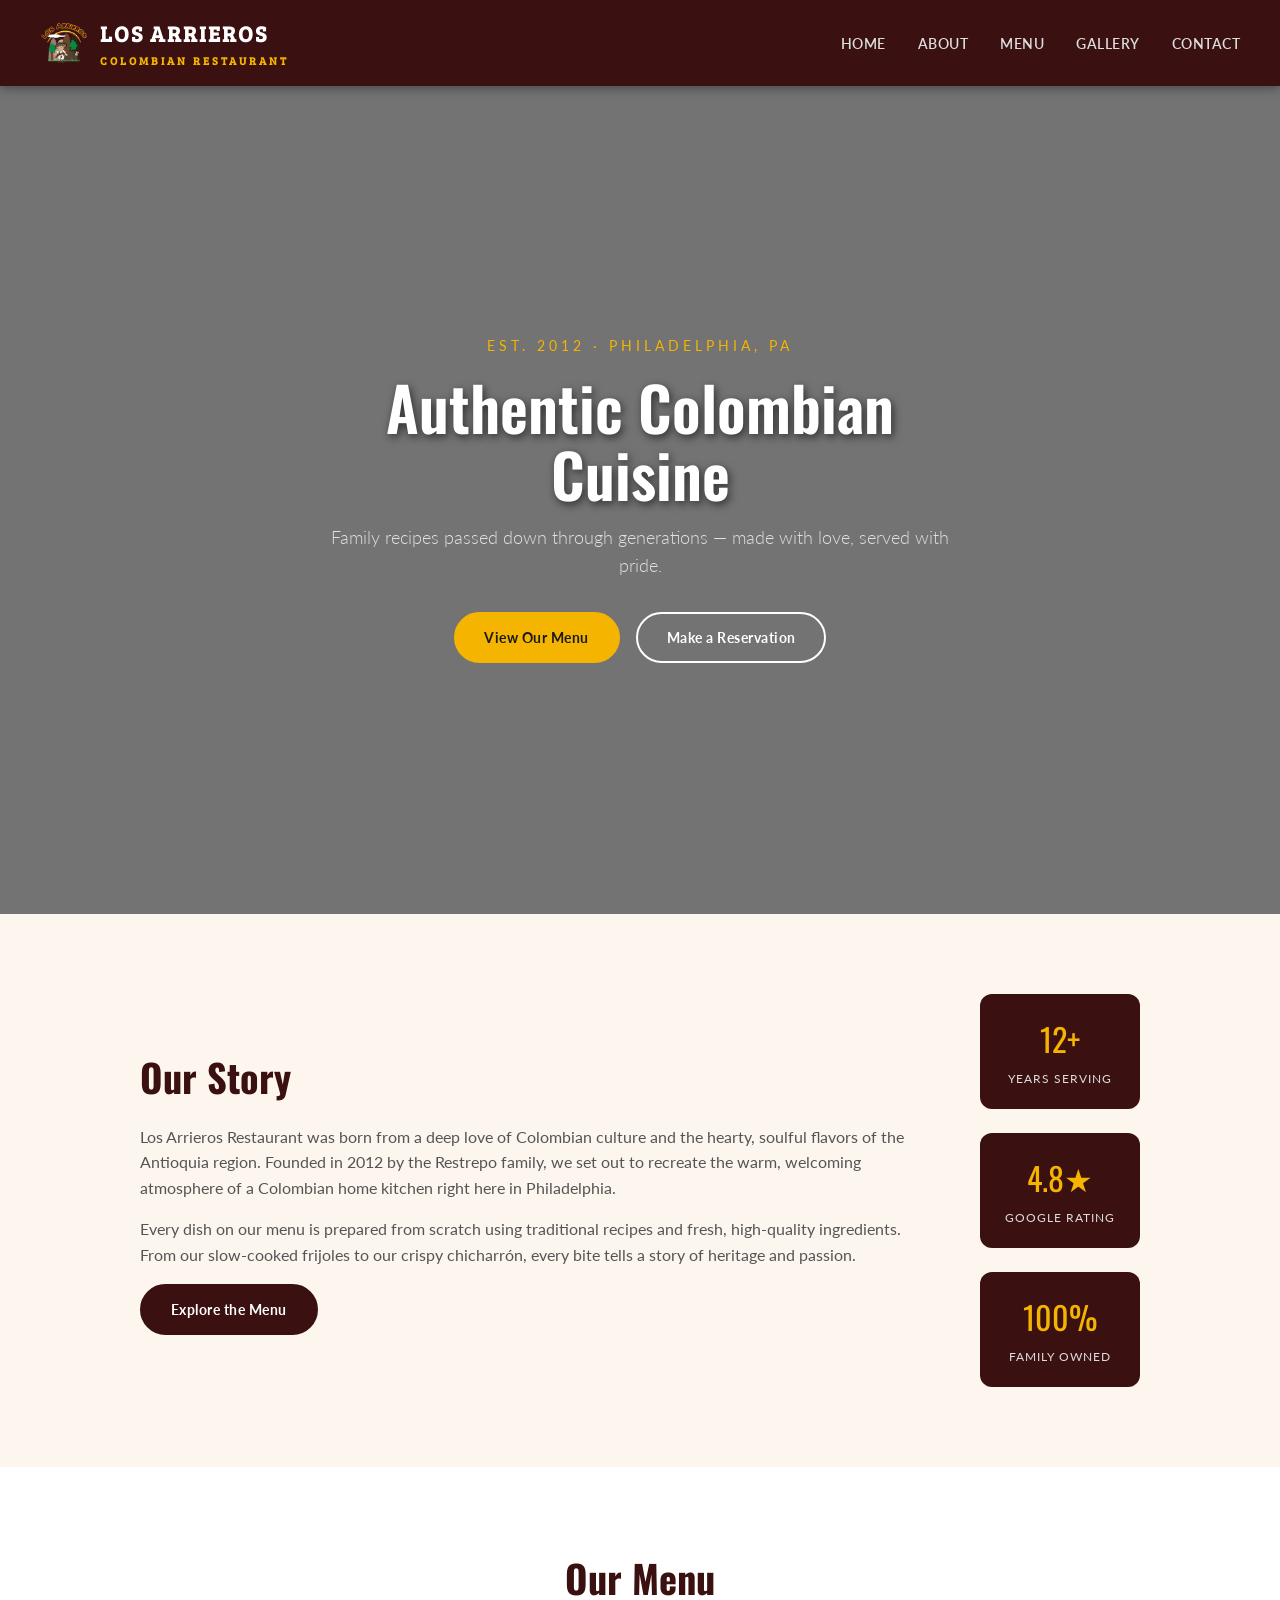
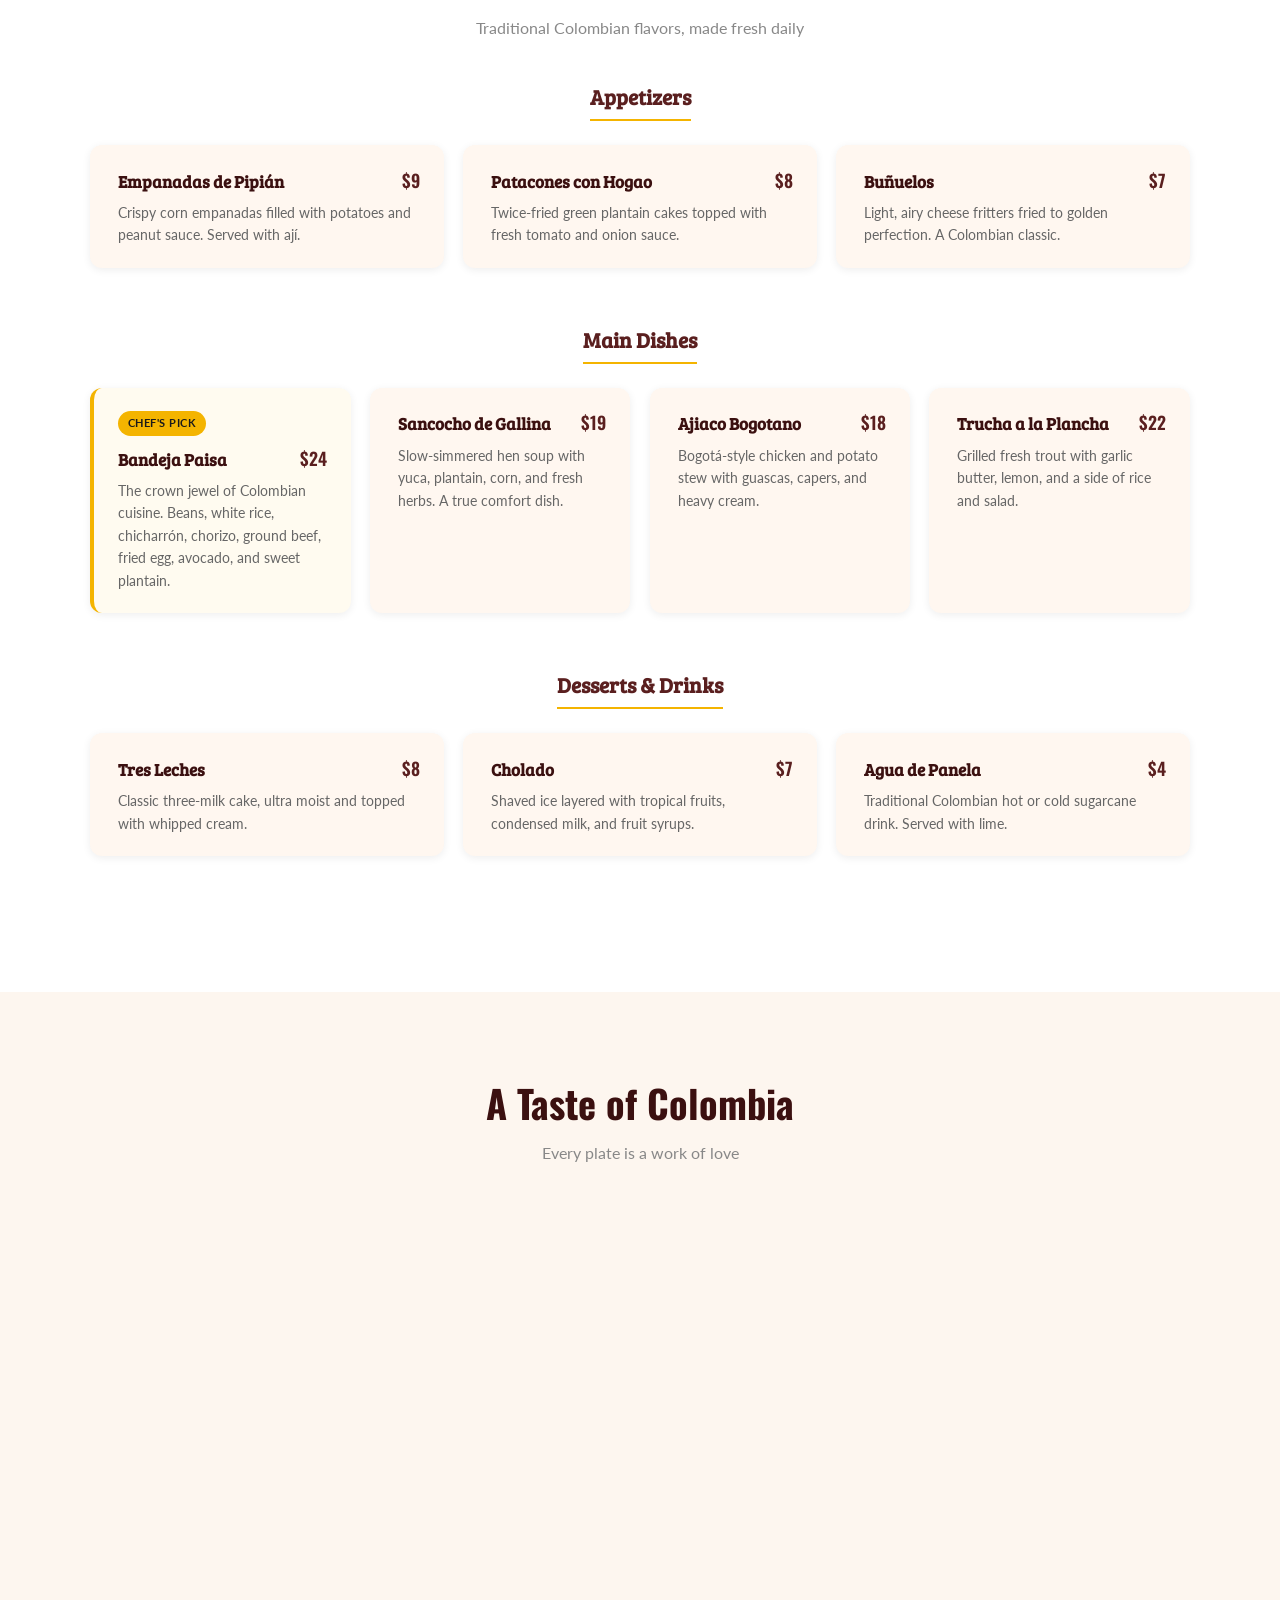
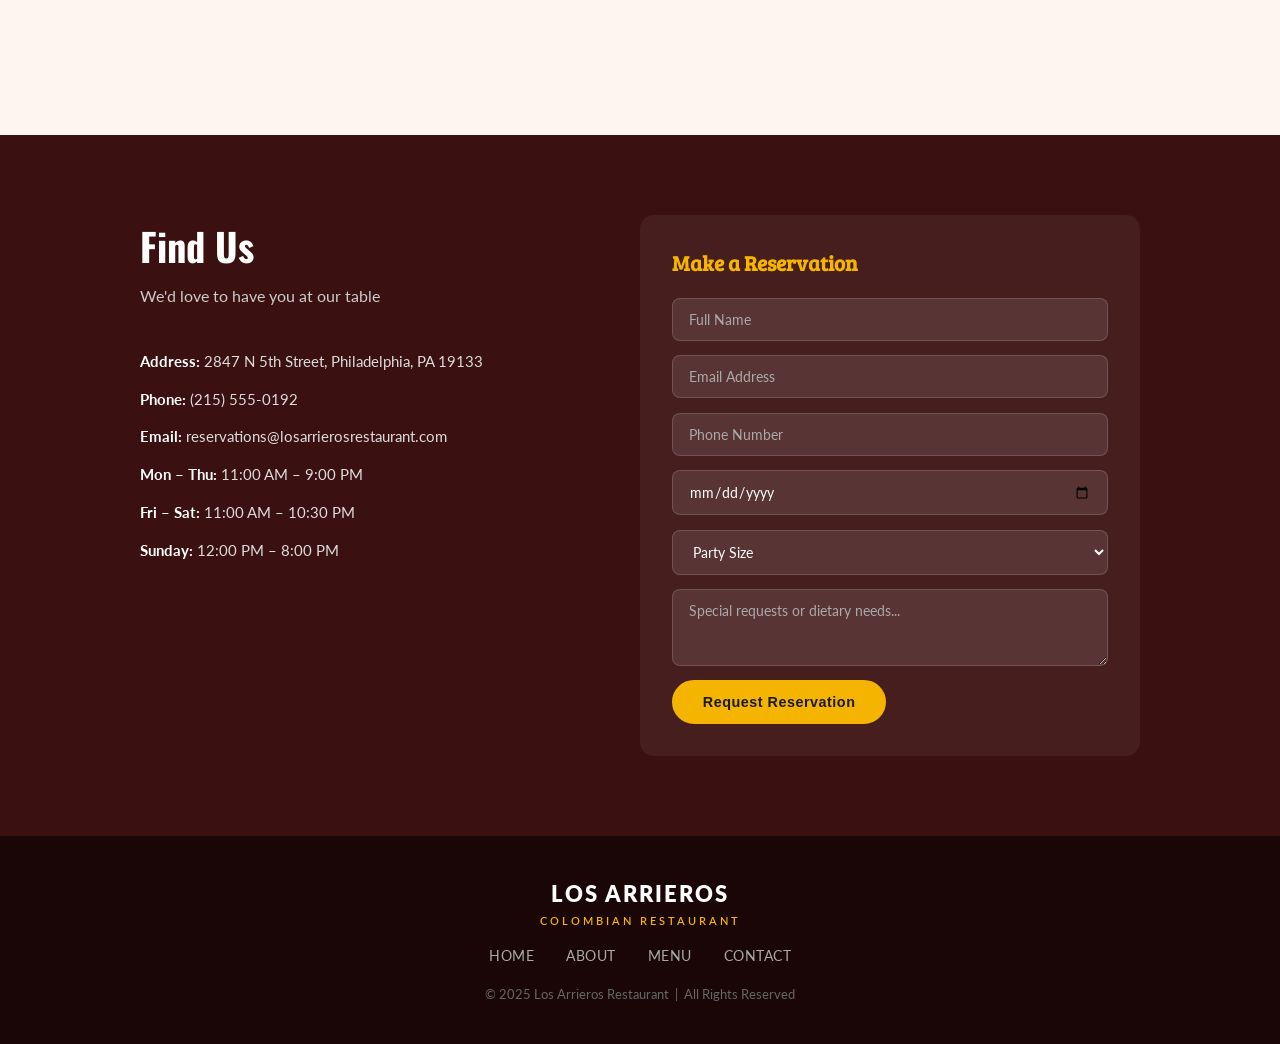
==== index.html @ 27149ec0 "Initial commit - Los Arrieros Restaurant" ====
<!DOCTYPE html>
<html lang="en">
<head>
  <meta charset="UTF-8" />
  <meta name="viewport" content="width=device-width, initial-scale=1.0" />
  <title>Los Arrieros Restaurant – Authentic Colombian Cuisine</title>
  <link rel="preconnect" href="https://fonts.googleapis.com">
  <link rel="preconnect" href="https://fonts.gstatic.com" crossorigin>
  <link href="https://fonts.googleapis.com/css2?family=Bree+Serif&family=Oswald:wght@200..700&family=Lato:wght@300;400;700&display=swap" rel="stylesheet">
  <link rel="stylesheet" href="CSS/style.css" />
</head>
<body>
  <!-- Navbar -->
  <header>
    <nav class="navbar">
      <div class="logo">
        <img src="images/logo.avif" alt="Los Arrieros Logo" class="logo-img" />
        <div class="logo-text">
          <div class="logo-title">LOS ARRIEROS</div>
          <div class="logo-sub">COLOMBIAN RESTAURANT</div>
        </div>
      </div>

      <ul class="nav-links" id="navLinks">
        <li><a href="#home">Home</a></li>
        <li><a href="#about">About</a></li>
        <li><a href="#menu">Menu</a></li>
        <li><a href="#gallery">Gallery</a></li>
        <li><a href="#contact">Contact</a></li>
      </ul>
      <div class="menu-toggle" id="menuToggle">&#9776;</div>
    </nav>
  </header>

  <!-- Hero Section -->
  <section id="home" class="hero">
    <div class="hero-content">
      <p class="hero-tagline">Est. 2012 · Philadelphia, PA</p>
      <h1>Authentic Colombian Cuisine</h1>
      <p class="hero-sub">Family recipes passed down through generations — made with love, served with pride.</p>
      <div class="hero-btns">
        <a href="#menu" class="btn">View Our Menu</a>
        <a href="#contact" class="btn btn-outline">Make a Reservation</a>
      </div>
    </div>
  </section>

  <!-- About -->
  <section id="about" class="about">
    <div class="about-inner">
      <div class="about-text">
        <h2>Our Story</h2>
        <p>
          Los Arrieros Restaurant was born from a deep love of Colombian culture and the
          hearty, soulful flavors of the Antioquia region. Founded in 2012 by the Restrepo
          family, we set out to recreate the warm, welcoming atmosphere of a Colombian home
          kitchen right here in Philadelphia.
        </p>
        <p>
          Every dish on our menu is prepared from scratch using traditional recipes and
          fresh, high-quality ingredients. From our slow-cooked frijoles to our crispy
          chicharrón, every bite tells a story of heritage and passion.
        </p>
        <a href="#menu" class="btn btn-dark">Explore the Menu</a>
      </div>
      <div class="about-badges">
        <div class="badge">
          <span class="badge-number">12+</span>
          <span class="badge-label">Years Serving</span>
        </div>
        <div class="badge">
          <span class="badge-number">4.8★</span>
          <span class="badge-label">Google Rating</span>
        </div>
        <div class="badge">
          <span class="badge-number">100%</span>
          <span class="badge-label">Family Owned</span>
        </div>
      </div>
    </div>
  </section>

  <!-- Menu -->
  <section id="menu" class="menu">
    <h2>Our Menu</h2>
    <p class="section-sub">Traditional Colombian flavors, made fresh daily</p>
    <div class="menu-categories">
      <div class="menu-category">
        <h3 class="category-title">Appetizers</h3>
        <div class="menu-items">
          <div class="menu-card">
            <div class="menu-card-header">
              <h4>Empanadas de Pipián</h4>
              <span class="price">$9</span>
            </div>
            <p>Crispy corn empanadas filled with potatoes and peanut sauce. Served with ají.</p>
          </div>
          <div class="menu-card">
            <div class="menu-card-header">
              <h4>Patacones con Hogao</h4>
              <span class="price">$8</span>
            </div>
            <p>Twice-fried green plantain cakes topped with fresh tomato and onion sauce.</p>
          </div>
          <div class="menu-card">
            <div class="menu-card-header">
              <h4>Buñuelos</h4>
              <span class="price">$7</span>
            </div>
            <p>Light, airy cheese fritters fried to golden perfection. A Colombian classic.</p>
          </div>
        </div>
      </div>

      <div class="menu-category">
        <h3 class="category-title">Main Dishes</h3>
        <div class="menu-items">
          <div class="menu-card featured">
            <span class="badge-featured">Chef's Pick</span>
            <div class="menu-card-header">
              <h4>Bandeja Paisa</h4>
              <span class="price">$24</span>
            </div>
            <p>The crown jewel of Colombian cuisine. Beans, white rice, chicharrón, chorizo, ground beef, fried egg, avocado, and sweet plantain.</p>
          </div>
          <div class="menu-card">
            <div class="menu-card-header">
              <h4>Sancocho de Gallina</h4>
              <span class="price">$19</span>
            </div>
            <p>Slow-simmered hen soup with yuca, plantain, corn, and fresh herbs. A true comfort dish.</p>
          </div>
          <div class="menu-card">
            <div class="menu-card-header">
              <h4>Ajiaco Bogotano</h4>
              <span class="price">$18</span>
            </div>
            <p>Bogotá-style chicken and potato stew with guascas, capers, and heavy cream.</p>
          </div>
          <div class="menu-card">
            <div class="menu-card-header">
              <h4>Trucha a la Plancha</h4>
              <span class="price">$22</span>
            </div>
            <p>Grilled fresh trout with garlic butter, lemon, and a side of rice and salad.</p>
          </div>
        </div>
      </div>

      <div class="menu-category">
        <h3 class="category-title">Desserts & Drinks</h3>
        <div class="menu-items">
          <div class="menu-card">
            <div class="menu-card-header">
              <h4>Tres Leches</h4>
              <span class="price">$8</span>
            </div>
            <p>Classic three-milk cake, ultra moist and topped with whipped cream.</p>
          </div>
          <div class="menu-card">
            <div class="menu-card-header">
              <h4>Cholado</h4>
              <span class="price">$7</span>
            </div>
            <p>Shaved ice layered with tropical fruits, condensed milk, and fruit syrups.</p>
          </div>
          <div class="menu-card">
            <div class="menu-card-header">
              <h4>Agua de Panela</h4>
              <span class="price">$4</span>
            </div>
            <p>Traditional Colombian hot or cold sugarcane drink. Served with lime.</p>
          </div>
        </div>
      </div>
    </div>
  </section>

  <!-- Gallery -->
  <section id="gallery" class="gallery">
    <h2>A Taste of Colombia</h2>
    <p class="section-sub">Every plate is a work of love</p>
    <div class="gallery-grid">
      <div class="gallery-item g-tall" style="background-image: url('https://upload.wikimedia.org/wikipedia/commons/thumb/e/ed/Bandeja-paisa-with-rice-beans-chicharron-chorizo-and-arepa.jpg/1200px-Bandeja-paisa-with-rice-beans-chicharron-chorizo-and-arepa.jpg')"></div>
      <div class="gallery-item" style="background-image: url('https://upload.wikimedia.org/wikipedia/commons/thumb/c/cc/Ajiaco_-_Colombia.JPG/1200px-Ajiaco_-_Colombia.JPG')"></div>
      <div class="gallery-item" style="background-image: url('https://upload.wikimedia.org/wikipedia/commons/thumb/d/d6/Empanadas_colombianas_2.jpg/1200px-Empanadas_colombianas_2.jpg')"></div>
      <div class="gallery-item g-wide" style="background-image: url('https://upload.wikimedia.org/wikipedia/commons/thumb/0/0b/Arepas_con_queso.jpg/1200px-Arepas_con_queso.jpg')"></div>
    </div>
  </section>

  <!-- Contact -->
  <section id="contact" class="contact">
    <div class="contact-inner">
      <div class="contact-info">
        <h2>Find Us</h2>
        <p class="section-sub">We'd love to have you at our table</p>
        <ul class="contact-list">
          <li> <strong>Address:</strong> 2847 N 5th Street, Philadelphia, PA 19133</li>
          <li> <strong>Phone:</strong> (215) 555-0192</li>
          <li> <strong>Email:</strong> reservations@losarrierosrestaurant.com</li>
          <li> <strong>Mon – Thu:</strong> 11:00 AM – 9:00 PM</li>
          <li> <strong>Fri – Sat:</strong> 11:00 AM – 10:30 PM</li>
          <li> <strong>Sunday:</strong> 12:00 PM – 8:00 PM</li>
        </ul>
      </div>
      <form class="contact-form">
        <h3>Make a Reservation</h3>
        <input type="text" placeholder="Full Name" required />
        <input type="email" placeholder="Email Address" required />
        <input type="tel" placeholder="Phone Number" />
        <input type="date" />
        <select>
          <option value="">Party Size</option>
          <option>1–2 guests</option>
          <option>3–4 guests</option>
          <option>5–6 guests</option>
          <option>7+ guests</option>
        </select>
        <textarea placeholder="Special requests or dietary needs..." rows="3"></textarea>
        <button type="submit" class="btn">Request Reservation</button>
      </form>
    </div>
  </section>

  <!-- Footer -->
  <footer>
    <div class="footer-inner">
      <div class="footer-brand">
        <div class="logo-title">LOS ARRIEROS</div>
        <div class="logo-sub">COLOMBIAN RESTAURANT</div>
      </div>
      <div class="footer-links">
        <a href="#home">Home</a>
        <a href="#about">About</a>
        <a href="#menu">Menu</a>
        <a href="#contact">Contact</a>
      </div>
      <p class="footer-copy">&copy; 2025 Los Arrieros Restaurant &nbsp;|&nbsp; All Rights Reserved</p>
    </div>
  </footer>

  <script src="js/main.js"></script>
</body>
</html>
---- CSS/style.css ----
/* General Reset */
* {
  margin: 0;
  padding: 0;
  box-sizing: border-box;
}

body {
  font-family: "Lato", "Segoe UI", sans-serif;
  line-height: 1.6;
  color: #333;
}

/* ── Navbar ── */
.navbar {
  display: flex;
  justify-content: space-between;
  align-items: center;
  padding: 1rem 2.5rem;
  background: #3b1010;
  color: #fff;
  font-family: "Bree Serif", serif;
  position: sticky;
  top: 0;
  z-index: 100;
  box-shadow: 0 2px 10px rgba(0,0,0,0.4);
}

.logo {
  display: flex;
  align-items: center;
  gap: 0.75rem;
}
.logo-img {
  height: 48px;
  width: 48px;
  object-fit: contain;
  border-radius: 50%;
}
.logo-text {
  display: flex;
  flex-direction: column;
}
.logo-title {
  font-size: 1.4rem;
  font-weight: 800;
  color: #ffffff;
  letter-spacing: 2px;
}
.logo-sub {
  font-size: 0.7rem;
  font-weight: 600;
  color: #f4b400;
  text-transform: uppercase;
  letter-spacing: 3px;
}

.nav-links {
  list-style: none;
  display: flex;
  gap: 2rem;
}
.nav-links a {
  text-decoration: none;
  color: #ddd;
  font-family: "Lato", sans-serif;
  font-weight: 600;
  font-size: 0.9rem;
  letter-spacing: 0.5px;
  text-transform: uppercase;
  transition: color 0.2s;
}
.nav-links a:hover { color: #f4b400; }

.menu-toggle {
  display: none;
  font-size: 1.8rem;
  cursor: pointer;
  color: #fff;
}

/* ── Hero ── */
.hero {
  background: url("https://www.travelingwithmj.com/wp-content/uploads/2024/01/Depositphotos_322750078_S.jpg") no-repeat center center/cover;
  min-height: 92vh;
  display: flex;
  justify-content: center;
  align-items: center;
  text-align: center;
  color: #fff;
  position: relative;
}
.hero::after {
  content: "";
  position: absolute;
  inset: 0;
  background: rgba(0,0,0,0.55);
}
.hero-content {
  position: relative;
  z-index: 1;
  max-width: 700px;
  padding: 2rem;
}
.hero-tagline {
  font-family: "Lato", sans-serif;
  font-size: 0.85rem;
  letter-spacing: 4px;
  text-transform: uppercase;
  color: #f4b400;
  margin-bottom: 1rem;
}
.hero h1 {
  font-family: "Oswald", sans-serif;
  font-size: 3.8rem;
  font-weight: 600;
  line-height: 1.1;
  text-shadow: 2px 3px 8px rgba(0,0,0,0.6);
  margin-bottom: 1rem;
}
.hero-sub {
  font-size: 1.1rem;
  color: #e0e0e0;
  margin-bottom: 2rem;
  font-weight: 300;
}
.hero-btns {
  display: flex;
  gap: 1rem;
  justify-content: center;
  flex-wrap: wrap;
}

/* ── Buttons ── */
.btn {
  background: #f4b400;
  padding: 0.75rem 1.8rem;
  border-radius: 30px;
  text-decoration: none;
  color: #1a1a1a;
  font-weight: 700;
  font-size: 0.9rem;
  letter-spacing: 0.5px;
  display: inline-block;
  transition: background 0.2s, transform 0.15s;
  border: 2px solid #f4b400;
  cursor: pointer;
}
.btn:hover { background: #e0a200; transform: translateY(-2px); }

.btn-outline {
  background: transparent;
  color: #fff;
  border-color: #fff;
}
.btn-outline:hover { background: rgba(255,255,255,0.15); transform: translateY(-2px); }

.btn-dark {
  background: #3b1010;
  color: #fff;
  border-color: #3b1010;
}
.btn-dark:hover { background: #5a1f1f; }

/* ── Section shared ── */
section { padding: 5rem 2rem; }

.section-sub {
  color: #888;
  font-size: 1rem;
  margin-top: 0.4rem;
  margin-bottom: 2.5rem;
}

h2 {
  font-family: "Oswald", sans-serif;
  font-size: 2.4rem;
  color: #3b1010;
  text-align: center;
}

/* ── About ── */
.about {
  background: #fdf6ef;
}
.about-inner {
  max-width: 1000px;
  margin: 0 auto;
  display: flex;
  gap: 4rem;
  align-items: center;
  flex-wrap: wrap;
}
.about-text {
  flex: 1;
  min-width: 280px;
  text-align: left;
}
.about-text h2 { text-align: left; margin-bottom: 1rem; }
.about-text p { margin-bottom: 1rem; color: #555; }
.about-badges {
  display: flex;
  flex-direction: column;
  gap: 1.5rem;
  min-width: 160px;
}
.badge {
  background: #3b1010;
  color: #fff;
  border-radius: 12px;
  padding: 1.2rem 1.5rem;
  text-align: center;
}
.badge-number {
  display: block;
  font-family: "Oswald", sans-serif;
  font-size: 2rem;
  color: #f4b400;
}
.badge-label {
  font-size: 0.78rem;
  letter-spacing: 1px;
  text-transform: uppercase;
  color: #ddd;
}

/* ── Menu ── */
.menu { background: #fff; text-align: center; }

.menu-categories { max-width: 1100px; margin: 0 auto; }

.menu-category { margin-bottom: 3.5rem; }

.category-title {
  font-family: "Bree Serif", serif;
  font-size: 1.3rem;
  color: #5a1f1f;
  border-bottom: 2px solid #f4b400;
  display: inline-block;
  padding-bottom: 0.3rem;
  margin-bottom: 1.5rem;
}

.menu-items {
  display: grid;
  grid-template-columns: repeat(auto-fit, minmax(260px, 1fr));
  gap: 1.2rem;
  text-align: left;
}

.menu-card {
  background: #fff7f0;
  padding: 1.3rem 1.5rem;
  border-radius: 12px;
  box-shadow: 0 2px 8px rgba(0,0,0,0.07);
  border-left: 4px solid transparent;
  transition: border-color 0.2s, box-shadow 0.2s;
  position: relative;
}
.menu-card:hover {
  border-left-color: #f4b400;
  box-shadow: 0 4px 14px rgba(0,0,0,0.12);
}
.menu-card.featured {
  border-left-color: #f4b400;
  background: #fffbf0;
}
.badge-featured {
  background: #f4b400;
  color: #1a1a1a;
  font-size: 0.7rem;
  font-weight: 700;
  padding: 0.2rem 0.6rem;
  border-radius: 20px;
  text-transform: uppercase;
  letter-spacing: 0.5px;
  margin-bottom: 0.5rem;
  display: inline-block;
}
.menu-card-header {
  display: flex;
  justify-content: space-between;
  align-items: baseline;
  margin-bottom: 0.4rem;
}
.menu-card h4 {
  font-family: "Bree Serif", serif;
  font-size: 1.05rem;
  color: #3b1010;
}
.price {
  font-family: "Oswald", sans-serif;
  font-size: 1.1rem;
  color: #5a1f1f;
  font-weight: 600;
}
.menu-card p { font-size: 0.88rem; color: #666; }

/* ── Gallery ── */
.gallery { background: #fdf6ef; text-align: center; }
.gallery-grid {
  display: grid;
  grid-template-columns: repeat(3, 1fr);
  grid-template-rows: 220px 220px;
  gap: 0.6rem;
  max-width: 1000px;
  margin: 2rem auto 0;
  border-radius: 12px;
  overflow: hidden;
}
.gallery-item {
  background-size: cover;
  background-position: center;
  transition: transform 0.3s;
  overflow: hidden;
}
.gallery-item:hover { transform: scale(1.03); }
.g-tall { grid-row: span 2; }
.g-wide { grid-column: span 2; }

/* ── Contact ── */
.contact { background: #3b1010; color: #fff; }
.contact h2 { color: #fff; }
.contact .section-sub { color: #ccc; }
.contact-inner {
  max-width: 1000px;
  margin: 0 auto;
  display: flex;
  gap: 4rem;
  flex-wrap: wrap;
  align-items: flex-start;
}
.contact-info { flex: 1; min-width: 260px; text-align: left; }
.contact-info h2 { text-align: left; }
.contact-list {
  list-style: none;
  margin-top: 1.5rem;
  display: flex;
  flex-direction: column;
  gap: 0.85rem;
  font-size: 0.95rem;
  color: #ddd;
}
.contact-list strong { color: #fff; }

.contact-form {
  flex: 1;
  min-width: 280px;
  display: flex;
  flex-direction: column;
  gap: 0.9rem;
  background: rgba(255,255,255,0.06);
  padding: 2rem;
  border-radius: 14px;
}
.contact-form h3 {
  font-family: "Bree Serif", serif;
  font-size: 1.3rem;
  color: #f4b400;
  margin-bottom: 0.2rem;
}
.contact-form input,
.contact-form select,
.contact-form textarea {
  padding: 0.75rem 1rem;
  border-radius: 8px;
  border: 1px solid rgba(255,255,255,0.15);
  background: rgba(255,255,255,0.1);
  color: #fff;
  font-size: 0.9rem;
  font-family: "Lato", sans-serif;
  outline: none;
  transition: border-color 0.2s;
}
.contact-form input::placeholder,
.contact-form textarea::placeholder { color: #aaa; }
.contact-form input:focus,
.contact-form select:focus,
.contact-form textarea:focus { border-color: #f4b400; }
.contact-form select option { background: #3b1010; }
.contact-form .btn { align-self: flex-start; }

/* ── Footer ── */
footer {
  background: #1a0606;
  color: #aaa;
  padding: 2.5rem 2rem;
}
.footer-inner {
  max-width: 1000px;
  margin: 0 auto;
  display: flex;
  flex-direction: column;
  align-items: center;
  gap: 1rem;
  text-align: center;
}
.footer-links {
  display: flex;
  gap: 2rem;
}
.footer-links a {
  color: #aaa;
  text-decoration: none;
  font-size: 0.85rem;
  text-transform: uppercase;
  letter-spacing: 0.5px;
  transition: color 0.2s;
}
.footer-links a:hover { color: #f4b400; }
.footer-copy { font-size: 0.8rem; color: #666; }

/* ── Responsive ── */
@media (max-width: 768px) {
  .nav-links {
    display: none;
    flex-direction: column;
    background: #3b1010;
    position: absolute;
    top: 68px; right: 0;
    width: 200px;
    padding: 1rem;
    z-index: 99;
  }
  .nav-links.active { display: flex; }
  .menu-toggle { display: block; }

  .hero h1 { font-size: 2.4rem; }

  .about-inner { flex-direction: column; gap: 2rem; }
  .about-badges { flex-direction: row; flex-wrap: wrap; justify-content: center; }

  .gallery-grid {
    grid-template-columns: 1fr 1fr;
    grid-template-rows: auto;
  }
  .g-tall { grid-row: span 1; }
  .g-wide { grid-column: span 2; }

  .contact-inner { flex-direction: column; gap: 2.5rem; }
  .contact-form .btn { width: 100%; text-align: center; }
}
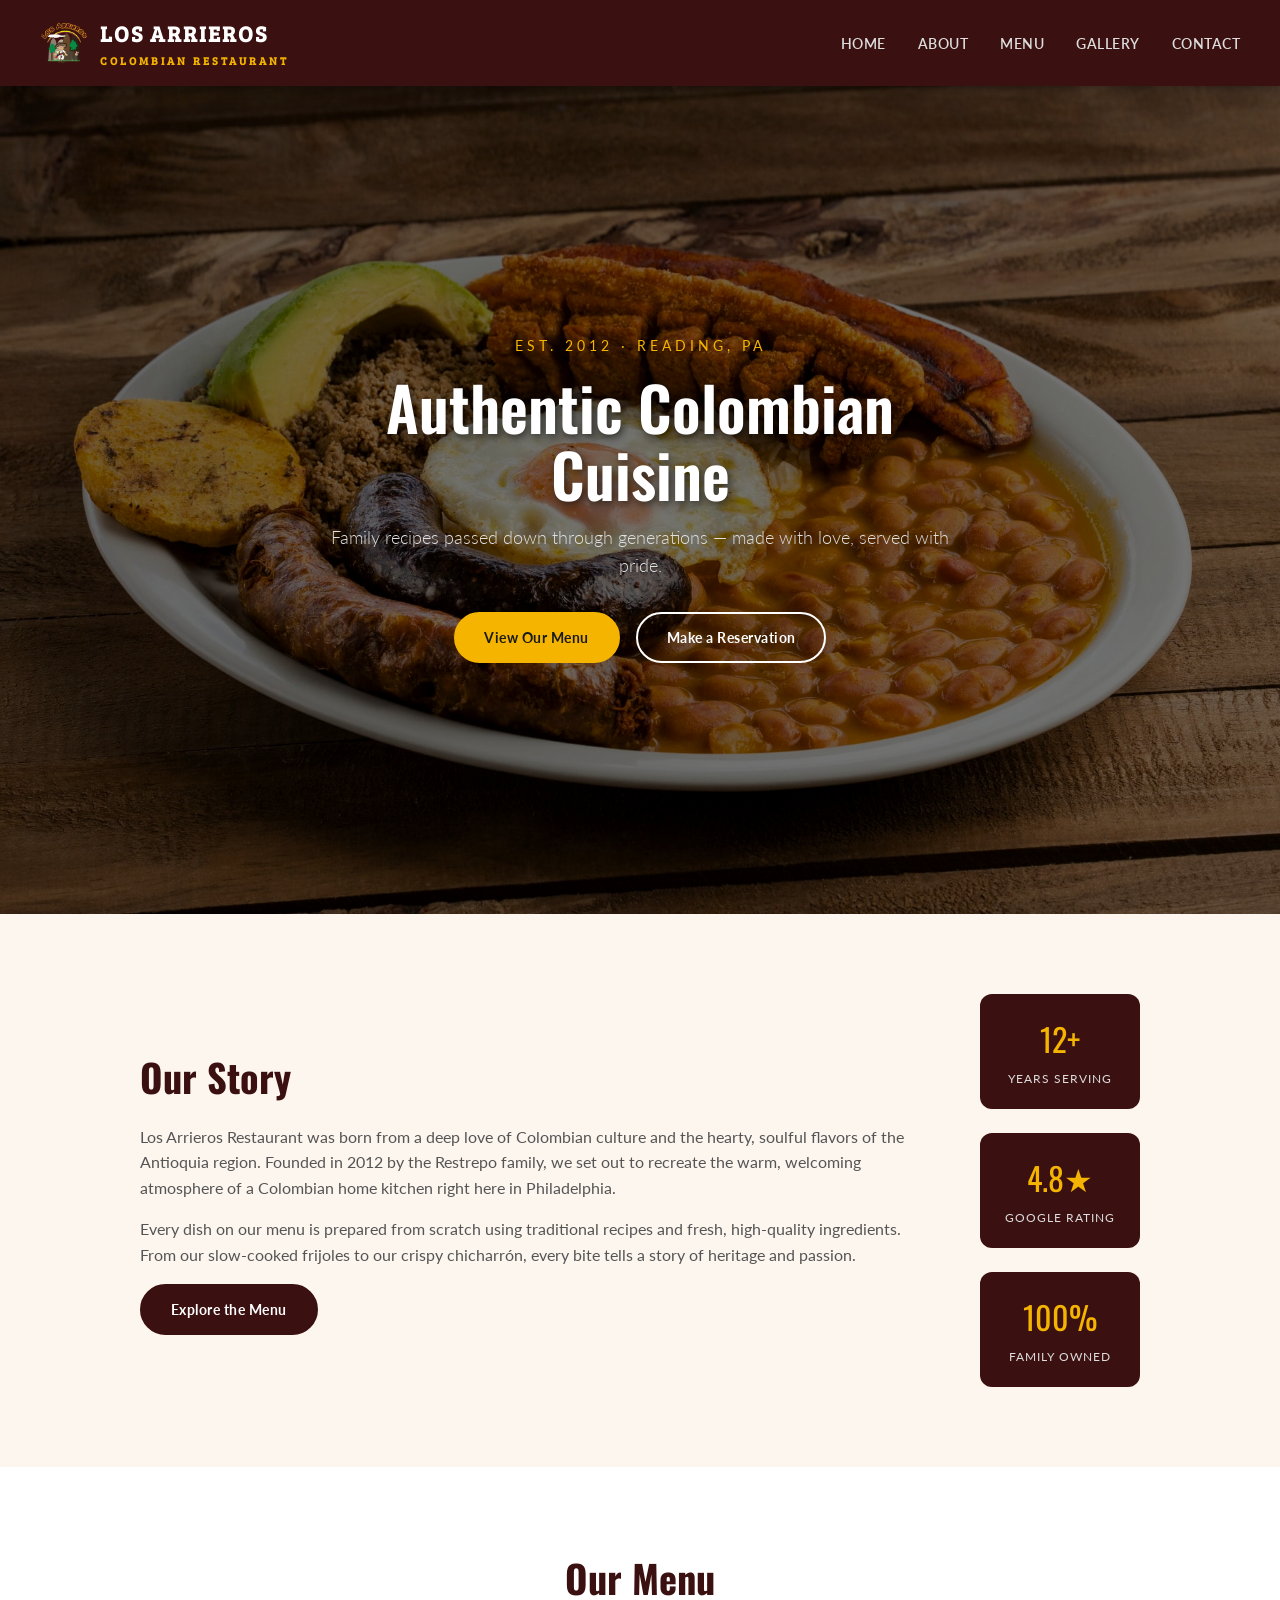
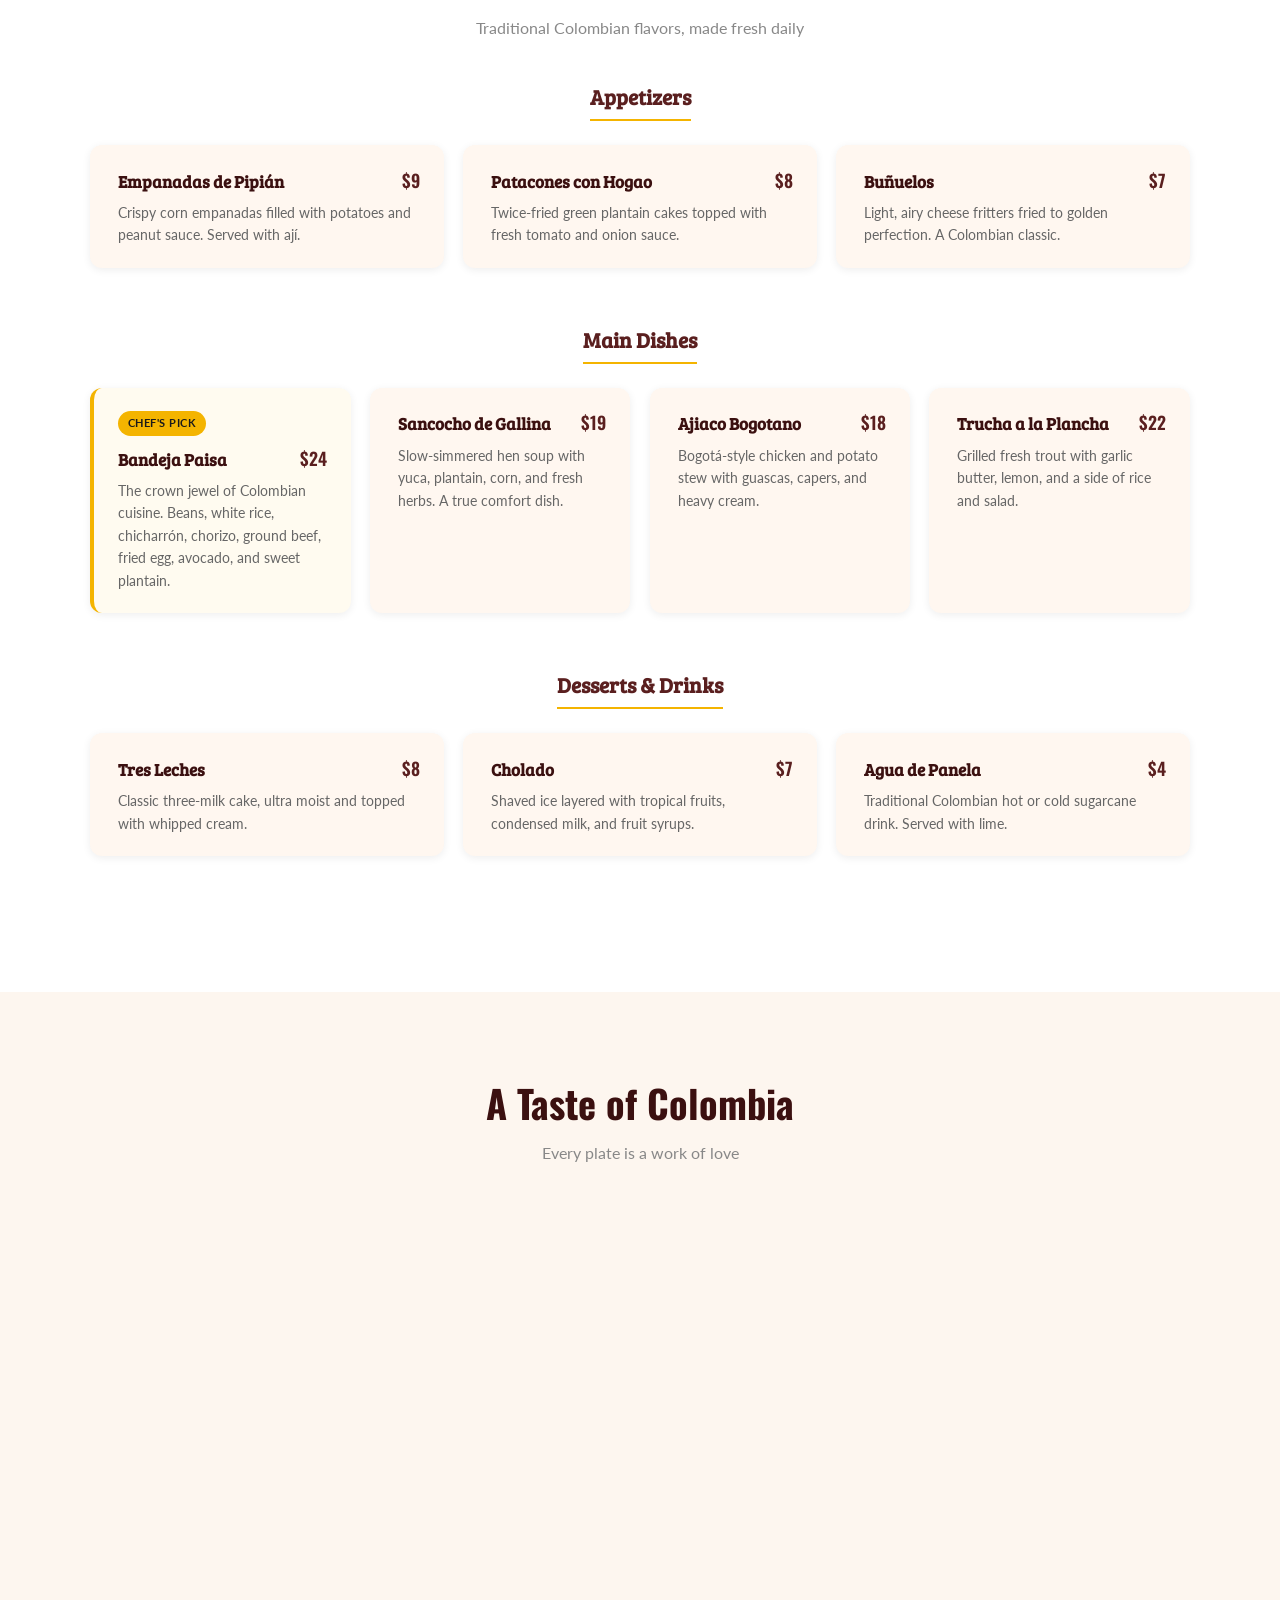
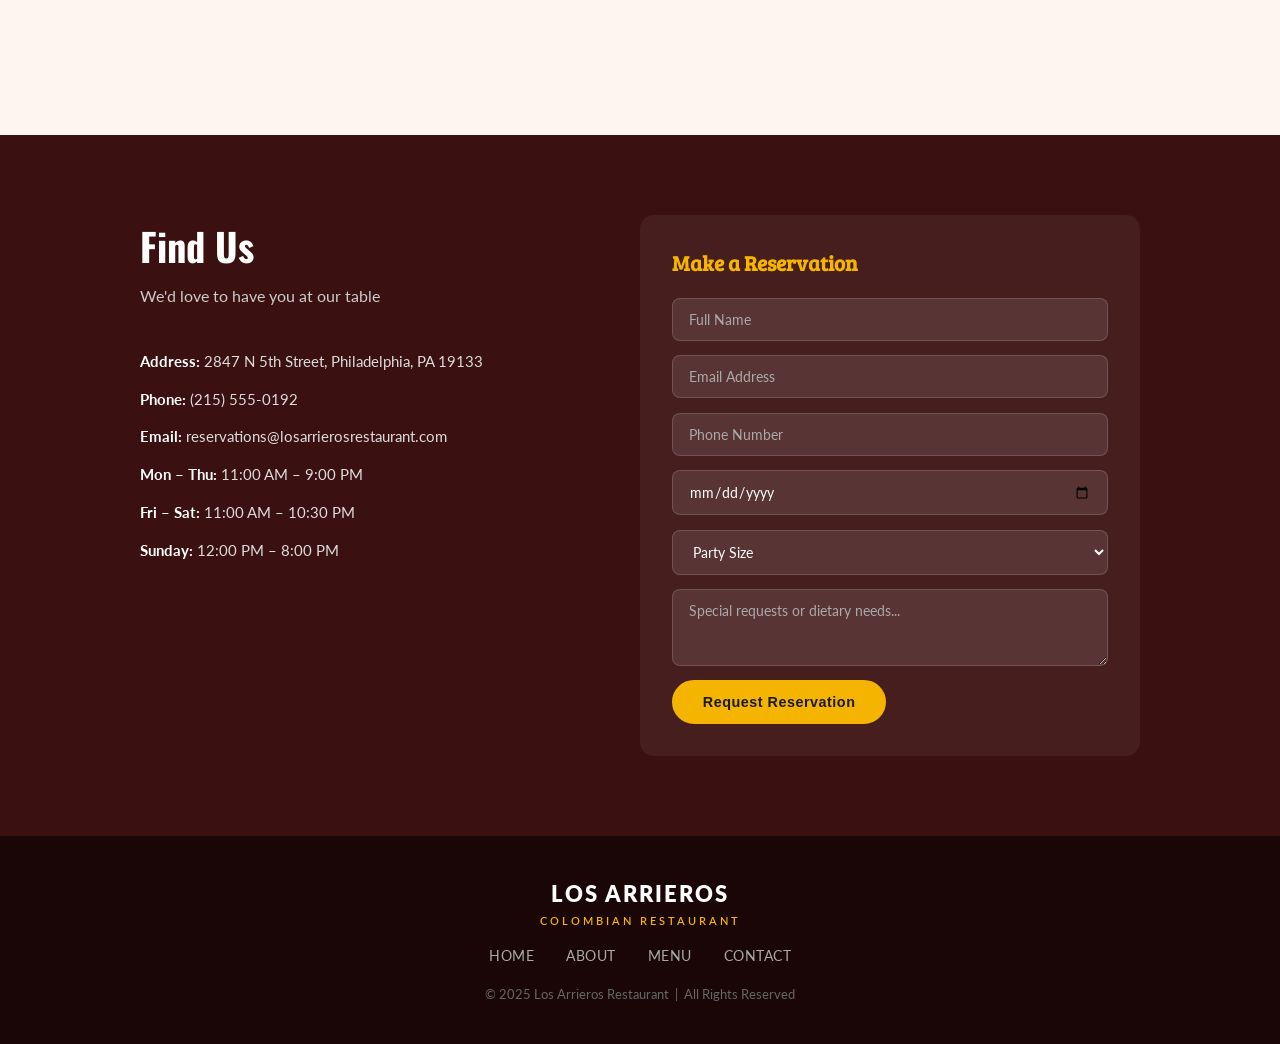
==== commit 13260881: "Update hero background image" ====
--- a/index.html
+++ b/index.html
@@ -35,7 +35,7 @@
   <!-- Hero Section -->
   <section id="home" class="hero">
     <div class="hero-content">
-      <p class="hero-tagline">Est. 2012 · Philadelphia, PA</p>
+      <p class="hero-tagline">Est. 2012 · Reading, PA</p>
       <h1>Authentic Colombian Cuisine</h1>
       <p class="hero-sub">Family recipes passed down through generations — made with love, served with pride.</p>
       <div class="hero-btns">
--- a/CSS/style.css
+++ b/CSS/style.css
@@ -81,7 +81,7 @@
 
 /* ── Hero ── */
 .hero {
-  background: url("https://www.travelingwithmj.com/wp-content/uploads/2024/01/Depositphotos_322750078_S.jpg") no-repeat center center/cover;
+  background: url("../images/bandeja-paisa-colombia-scaled.jpg") no-repeat center center/cover;
   min-height: 92vh;
   display: flex;
   justify-content: center;
